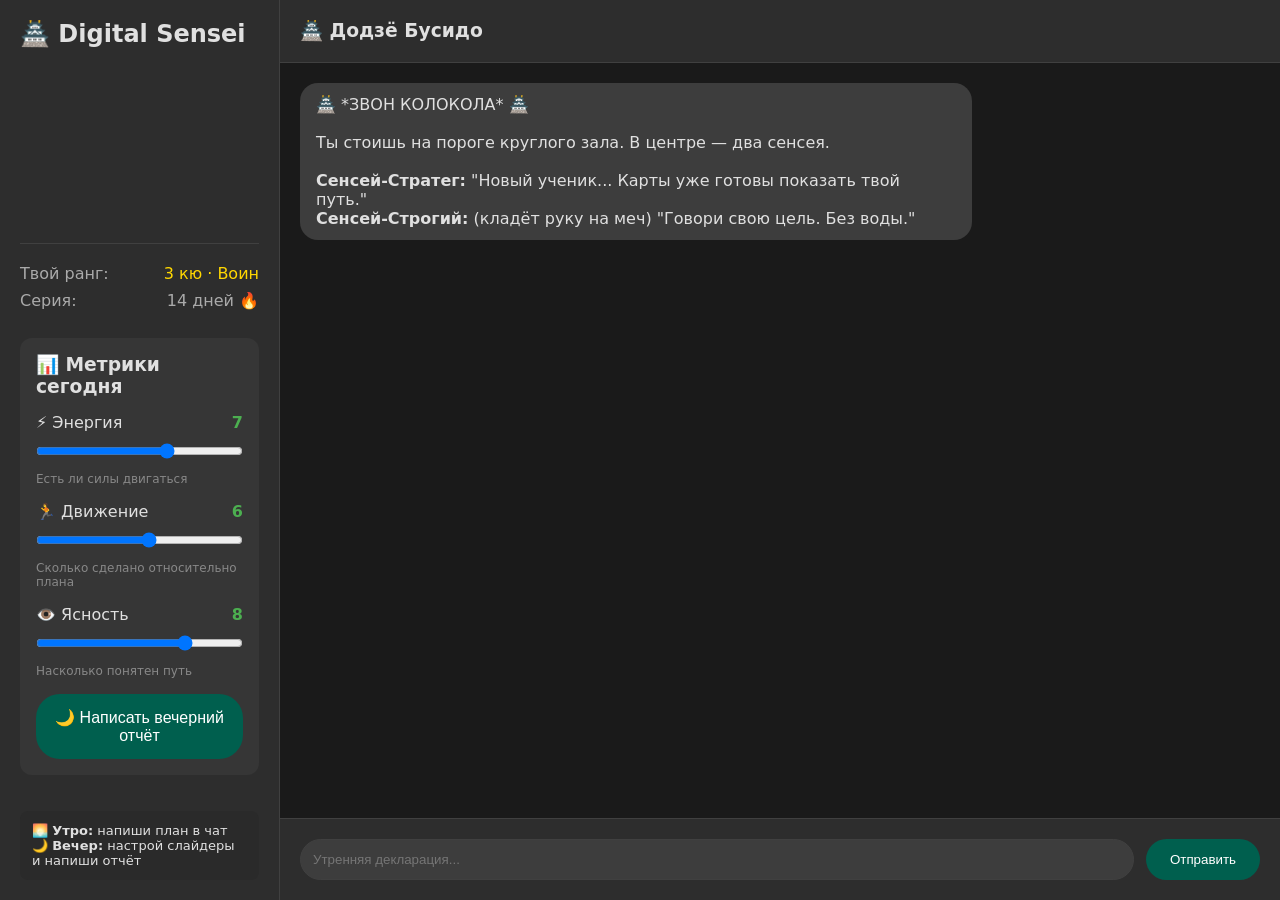
==== services/interface/web/index.html @ 9b15e97c "web interface final" ====
<!DOCTYPE html>
<html lang="ru">
<head>
    <meta charset="UTF-8">
    <meta name="viewport" content="width=device-width, initial-scale=1.0">
    <title>Digital Sensei</title>
    <link rel="stylesheet" href="style.css">
</head>
<body>
    <!-- Левая панель с метриками -->
    <div class="sidebar">
        <h2>🏯 Digital Sensei</h2>

        <div class="stats">
            <div class="stat-row">
                <span>Твой ранг:</span>
                <span id="rankDisplay" class="rank-value">3 кю · Воин</span>
            </div>
            <div class="stat-row">
                <span>Серия:</span>
                <span id="streakDisplay">14 дней 🔥</span>
            </div>
        </div>

        <!-- Интерактивные метрики -->
        <div class="metrics-panel">
            <h3>📊 Метрики сегодня</h3>

            <div class="metric-item">
                <div class="metric-header">
                    <span class="metric-name">⚡ Энергия</span>
                    <span class="metric-value" id="energyValue">7</span>
                </div>
                <input type="range" id="energySlider" min="1" max="10" value="7">
                <div class="metric-description">Есть ли силы двигаться</div>
            </div>

            <div class="metric-item">
                <div class="metric-header">
                    <span class="metric-name">🏃 Движение</span>
                    <span class="metric-value" id="movementValue">6</span>
                </div>
                <input type="range" id="movementSlider" min="1" max="10" value="6">
                <div class="metric-description">Сколько сделано относительно плана</div>
            </div>

            <div class="metric-item">
                <div class="metric-header">
                    <span class="metric-name">👁️ Ясность</span>
                    <span class="metric-value" id="clarityValue">8</span>
                </div>
                <input type="range" id="claritySlider" min="1" max="10" value="8">
                <div class="metric-description">Насколько понятен путь</div>
            </div>

            <!-- Кнопка открытия модалки -->
            <div class="send-with-metrics">
                <button id="openReportBtn">🌙 Написать вечерний отчёт</button>
            </div>
        </div>

        <!-- Подсказка -->
        <div class="hint">
            <p>🌅 <strong>Утро:</strong> напиши план в чат</p>
            <p>🌙 <strong>Вечер:</strong> настрой слайдеры и напиши отчёт</p>
        </div>
    </div>

    <!-- Правая панель с чатом -->
    <div class="chat-container">
        <div class="header">
            <h3>🏯 Додзё Бусидо</h3>
        </div>

        <!-- Сообщения -->
        <div class="messages" id="messages"></div>

        <!-- Поле ввода для утра -->
        <div class="input-area">
            <input type="text" id="messageInput" placeholder="Утренняя декларация...">
            <button id="sendMorningBtn">Отправить</button>
        </div>
    </div>

    <!-- Затемнение фона -->
    <div id="modalOverlay" class="modal-overlay"></div>

    <!-- Модальное окно для вечернего отчёта -->
    <div id="reportModal" class="modal">
        <div class="modal-content">
            <div class="modal-header">
                <h2>🌙 Вечерний отчёт</h2>
                <span class="close">&times;</span>
            </div>

            <div class="modal-body">
                <!-- Метрики в модалке -->
                <div class="modal-metrics-summary">
                    <h3>Твои метрики сегодня:</h3>
                    <div class="modal-metrics">
                        <div class="modal-metric">
                            <span class="modal-metric-name">⚡ Энергия</span>
                            <span class="modal-metric-value" id="modalEnergy">7</span>
                        </div>
                        <div class="modal-metric">
                            <span class="modal-metric-name">🏃 Движение</span>
                            <span class="modal-metric-value" id="modalMovement">6</span>
                        </div>
                        <div class="modal-metric">
                            <span class="modal-metric-name">👁️ Ясность</span>
                            <span class="modal-metric-value" id="modalClarity">8</span>
                        </div>
                    </div>
                </div>

                <!-- Поле для отчёта -->
                <div class="modal-report">
                    <label for="reportText">📝 Опиши, как прошёл день:</label>
                    <textarea
                        id="reportText"
                        rows="6"
                        placeholder="Что сделал? С чем столкнулся? Какие мысли посетили?"
                    ></textarea>
                </div>

                <!-- Подсказки -->
                <div class="modal-tips">
                    <p>💡 <em>Можно написать о:</em></p>
                    <ul>
                        <li>Что получилось сегодня?</li>
                        <li>С какими трудностями столкнулся?</li>
                        <li>Что понял о себе или своём пути?</li>
                    </ul>
                </div>
            </div>

            <div class="modal-footer">
                <button class="modal-btn modal-btn-secondary" id="closeModalBtn">Отмена</button>
                <button class="modal-btn modal-btn-primary" id="submitReportBtn">🌙 Отправить отчёт</button>
            </div>
        </div>
    </div>

    <script src="script.js"></script>
</body>
</html>
---- services/interface/web/style.css ----
* {
    margin: 0;
    padding: 0;
    box-sizing: border-box;
}

body {
    font-family: 'Segoe UI', system-ui;
    background: #1a1a1a;
    color: #e0e0e0;
    height: 100vh;
    display: flex;
}

/* Левая панель */
.sidebar {
    width: 280px;
    background: #2d2d2d;
    border-right: 1px solid #404040;
    padding: 20px;
    display: flex;
    flex-direction: column;
}

/* Основной чат */
.chat-container {
    flex: 1;
    display: flex;
    flex-direction: column;
}

.header {
    padding: 20px;
    border-bottom: 1px solid #404040;
    background: #2d2d2d;
}

.messages {
    flex: 1;
    overflow-y: auto;
    padding: 20px;
    display: flex;
    flex-direction: column;
    gap: 16px;
}

.message {
    display: flex;
}

.message.user {
    justify-content: flex-end;
}

.message.bot {
    justify-content: flex-start;
}

.bubble {
    max-width: 70%;
    padding: 12px 16px;
    border-radius: 18px;
    background: #3d3d3d;
}

.message.user .bubble {
    background: #005f4e;
    color: white;
}

.input-area {
    padding: 20px;
    border-top: 1px solid #404040;
    background: #2d2d2d;
    display: flex;
    gap: 12px;
}

input {
    flex: 1;
    padding: 12px;
    border: 1px solid #404040;
    border-radius: 24px;
    background: #3d3d3d;
    color: white;
    outline: none;
}

button {
    padding: 12px 24px;
    background: #005f4e;
    color: white;
    border: none;
    border-radius: 24px;
    cursor: pointer;
}

button:hover {
    background: #007a63;
}

/* Метрики в левой панели */
.metrics-panel {
    background: #363636;
    border-radius: 12px;
    padding: 16px;
    margin: 20px 0;
}

.metrics-panel h3 {
    margin-bottom: 16px;
}

.metric-item {
    margin-bottom: 16px;
}

.metric-header {
    display: flex;
    justify-content: space-between;
    margin-bottom: 6px;
}

.metric-name {
    font-weight: 500;
}

.metric-value {
    color: #4caf50;
    font-weight: bold;
}

input[type=range] {
    width: 100%;
    height: 6px;
    background: #404040;
    border-radius: 3px;
    outline: none;
}

input[type=range]::-webkit-slider-thumb {
    -webkit-appearance: none;
    width: 18px;
    height: 18px;
    background: #005f4e;
    border-radius: 50%;
    cursor: pointer;
}

.metric-description {
    font-size: 12px;
    color: #888;
    margin-top: 4px;
}

.send-with-metrics {
    margin-top: 12px;
}

.send-with-metrics button {
    width: 100%;
    padding: 14px;
    font-size: 16px;
}

/* Статистика */
.stats {
    margin-top: auto;
    padding-top: 20px;
    border-top: 1px solid #404040;
}

.stat-row {
    display: flex;
    justify-content: space-between;
    margin-bottom: 8px;
    color: #aaa;
}

.rank-value {
    color: #ffd700;
}

/* Подсказка */
.hint {
    margin-top: 16px;
    padding: 12px;
    background: #2a2a2a;
    border-radius: 8px;
    font-size: 13px;
}

/* Модальное окно */
.modal-overlay {
    display: none;
    position: fixed;
    top: 0;
    left: 0;
    width: 100%;
    height: 100%;
    background: rgba(0, 0, 0, 0.8);
    backdrop-filter: blur(5px);
    z-index: 1000;
}

.modal {
    display: none;
    position: fixed;
    top: 50%;
    left: 50%;
    transform: translate(-50%, -50%);
    width: 600px;
    max-width: 90%;
    background: #2d2d2d;
    border-radius: 16px;
    box-shadow: 0 20px 60px rgba(0, 0, 0, 0.5);
    z-index: 1001;
    color: #e0e0e0;
    border: 1px solid #404040;
}

.modal-content {
    display: flex;
    flex-direction: column;
}

.modal-header {
    padding: 20px 24px;
    border-bottom: 1px solid #404040;
    display: flex;
    justify-content: space-between;
    align-items: center;
    background: #363636;
    border-radius: 16px 16px 0 0;
}

.modal-header h2 {
    margin: 0;
    font-size: 1.5rem;
    color: #fff;
}

.close {
    color: #aaa;
    font-size: 28px;
    font-weight: bold;
    cursor: pointer;
    line-height: 1;
}

.close:hover {
    color: #fff;
}

.modal-body {
    padding: 24px;
}

.modal-metrics-summary {
    background: #363636;
    padding: 16px;
    border-radius: 12px;
    margin-bottom: 20px;
}

.modal-metrics-summary h3 {
    margin: 0 0 12px 0;
    font-size: 1rem;
    color: #aaa;
}

.modal-metrics {
    display: flex;
    justify-content: space-around;
    gap: 12px;
}

.modal-metric {
    text-align: center;
    flex: 1;
    background: #404040;
    padding: 12px;
    border-radius: 8px;
}

.modal-metric-name {
    display: block;
    font-size: 0.9rem;
    color: #aaa;
    margin-bottom: 4px;
}

.modal-metric-value {
    display: block;
    font-size: 2rem;
    font-weight: bold;
    color: #4caf50;
}

.modal-report {
    margin-bottom: 20px;
}

.modal-report label {
    display: block;
    margin-bottom: 8px;
    color: #fff;
    font-weight: 500;
}

.modal-report textarea {
    width: 100%;
    padding: 12px;
    background: #363636;
    border: 1px solid #404040;
    border-radius: 8px;
    color: #fff;
    font-family: inherit;
    font-size: 14px;
    line-height: 1.5;
    resize: vertical;
    box-sizing: border-box;
}

.modal-report textarea:focus {
    outline: none;
    border-color: #005f4e;
}

.modal-tips {
    background: #2a2a2a;
    padding: 16px;
    border-radius: 8px;
    border-left: 4px solid #005f4e;
}

.modal-tips p {
    margin: 0 0 8px 0;
    color: #aaa;
}

.modal-tips ul {
    margin: 0;
    padding-left: 20px;
    color: #ccc;
}

.modal-tips li {
    margin-bottom: 4px;
}

.modal-footer {
    padding: 20px 24px;
    border-top: 1px solid #404040;
    display: flex;
    justify-content: flex-end;
    gap: 12px;
    background: #363636;
    border-radius: 0 0 16px 16px;
}

.modal-btn {
    padding: 10px 20px;
    border: none;
    border-radius: 24px;
    font-size: 14px;
    font-weight: 500;
    cursor: pointer;
    transition: all 0.2s;
}

.modal-btn-primary {
    background: #005f4e;
    color: white;
}

.modal-btn-primary:hover {
    background: #007a63;
}

.modal-btn-secondary {
    background: #404040;
    color: #fff;
}

.modal-btn-secondary:hover {
    background: #505050;
}
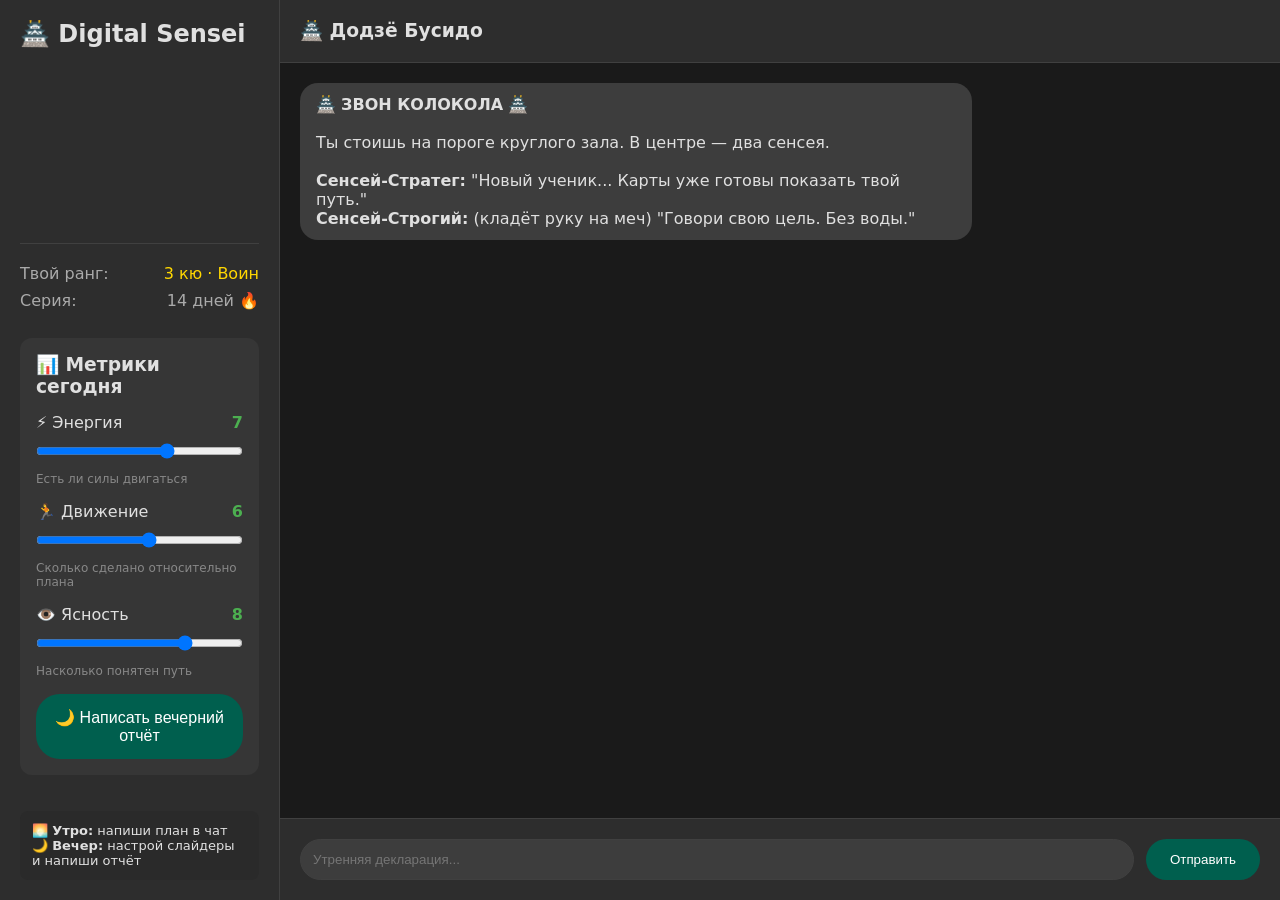
==== commit a7f04458: "separate js scripts" ====
--- a/services/interface/web/index.html
+++ b/services/interface/web/index.html
@@ -141,6 +141,10 @@
         </div>
     </div>
 
-    <script src="script.js"></script>
+    <script src="js/utils.js"></script>
+    <script src="js/api.js"></script>
+    <script src="js/metrics.js"></script>
+    <script src="js/ui.js"></script>
+    <script src="js/main.js"></script>
 </body>
 </html>
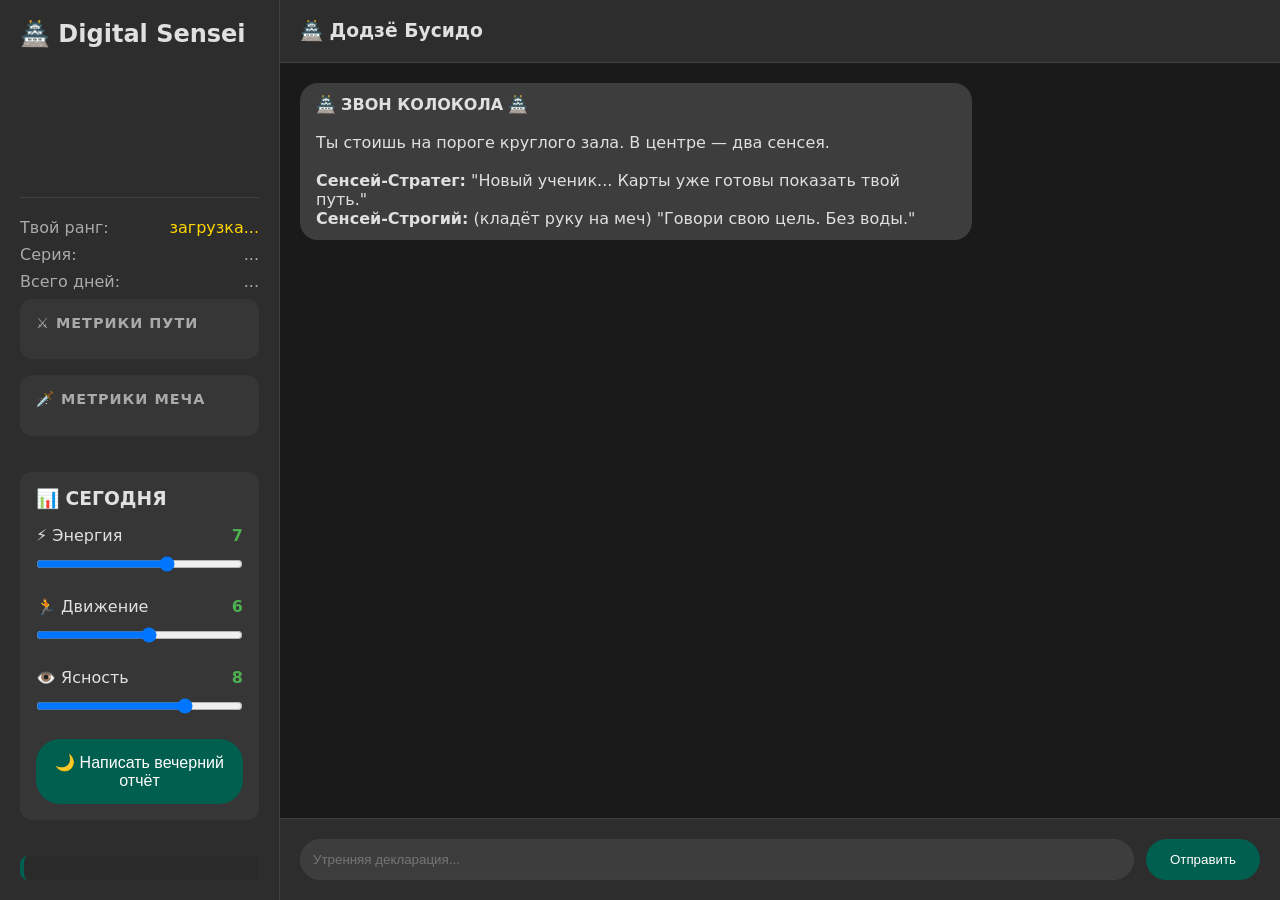
==== commit 01502269: "add metrics" ====
--- a/services/interface/web/index.html
+++ b/services/interface/web/index.html
@@ -10,59 +10,73 @@
     <!-- Левая панель с метриками -->
     <div class="sidebar">
         <h2>🏯 Digital Sensei</h2>
-
+        
+        <!-- Статистика пользователя -->
         <div class="stats">
             <div class="stat-row">
                 <span>Твой ранг:</span>
-                <span id="rankDisplay" class="rank-value">3 кю · Воин</span>
+                <span id="rankDisplay" class="rank-value">загрузка...</span>
             </div>
             <div class="stat-row">
                 <span>Серия:</span>
-                <span id="streakDisplay">14 дней 🔥</span>
+                <span id="streakDisplay">...</span>
+            </div>
+            <div class="stat-row">
+                <span>Всего дней:</span>
+                <span id="totalDaysDisplay">...</span>
             </div>
         </div>
 
-        <!-- Интерактивные метрики -->
+        <!-- Метрики Бусидо (7 принципов) -->
+        <div class="metrics-section">
+            <h3>⚔️ МЕТРИКИ ПУТИ</h3>
+            <div id="bushidoMetrics" class="bushido-list">
+            </div>
+        </div>
+
+        <!-- Метрики Меча (пользовательские) -->
+        <div class="metrics-section">
+            <h3>🗡️ МЕТРИКИ МЕЧА</h3>
+            <div id="swordMetrics" class="sword-list">
+            </div>
+        </div>
+
+        <!-- Метрики качества (сегодня) -->
         <div class="metrics-panel">
-            <h3>📊 Метрики сегодня</h3>
-
+            <h3>📊 СЕГОДНЯ</h3>
+            
             <div class="metric-item">
                 <div class="metric-header">
                     <span class="metric-name">⚡ Энергия</span>
                     <span class="metric-value" id="energyValue">7</span>
                 </div>
                 <input type="range" id="energySlider" min="1" max="10" value="7">
-                <div class="metric-description">Есть ли силы двигаться</div>
             </div>
-
+            
             <div class="metric-item">
                 <div class="metric-header">
                     <span class="metric-name">🏃 Движение</span>
                     <span class="metric-value" id="movementValue">6</span>
                 </div>
                 <input type="range" id="movementSlider" min="1" max="10" value="6">
-                <div class="metric-description">Сколько сделано относительно плана</div>
             </div>
-
+            
             <div class="metric-item">
                 <div class="metric-header">
                     <span class="metric-name">👁️ Ясность</span>
                     <span class="metric-value" id="clarityValue">8</span>
                 </div>
                 <input type="range" id="claritySlider" min="1" max="10" value="8">
-                <div class="metric-description">Насколько понятен путь</div>
             </div>
-
+            
             <!-- Кнопка открытия модалки -->
             <div class="send-with-metrics">
                 <button id="openReportBtn">🌙 Написать вечерний отчёт</button>
             </div>
         </div>
 
-        <!-- Подсказка -->
-        <div class="hint">
-            <p>🌅 <strong>Утро:</strong> напиши план в чат</p>
-            <p>🌙 <strong>Вечер:</strong> настрой слайдеры и напиши отчёт</p>
+        <!-- Рекомендации -->
+        <div id="recommendations" class="recommendations">
         </div>
     </div>
 
@@ -71,79 +85,21 @@
         <div class="header">
             <h3>🏯 Додзё Бусидо</h3>
         </div>
-
-        <!-- Сообщения -->
+        
         <div class="messages" id="messages"></div>
-
-        <!-- Поле ввода для утра -->
+        
         <div class="input-area">
             <input type="text" id="messageInput" placeholder="Утренняя декларация...">
             <button id="sendMorningBtn">Отправить</button>
         </div>
     </div>
 
-    <!-- Затемнение фона -->
+    <!-- Затемнение фона и модалка -->
     <div id="modalOverlay" class="modal-overlay"></div>
-
-    <!-- Модальное окно для вечернего отчёта -->
-    <div id="reportModal" class="modal">
-        <div class="modal-content">
-            <div class="modal-header">
-                <h2>🌙 Вечерний отчёт</h2>
-                <span class="close">&times;</span>
-            </div>
-
-            <div class="modal-body">
-                <!-- Метрики в модалке -->
-                <div class="modal-metrics-summary">
-                    <h3>Твои метрики сегодня:</h3>
-                    <div class="modal-metrics">
-                        <div class="modal-metric">
-                            <span class="modal-metric-name">⚡ Энергия</span>
-                            <span class="modal-metric-value" id="modalEnergy">7</span>
-                        </div>
-                        <div class="modal-metric">
-                            <span class="modal-metric-name">🏃 Движение</span>
-                            <span class="modal-metric-value" id="modalMovement">6</span>
-                        </div>
-                        <div class="modal-metric">
-                            <span class="modal-metric-name">👁️ Ясность</span>
-                            <span class="modal-metric-value" id="modalClarity">8</span>
-                        </div>
-                    </div>
-                </div>
-
-                <!-- Поле для отчёта -->
-                <div class="modal-report">
-                    <label for="reportText">📝 Опиши, как прошёл день:</label>
-                    <textarea
-                        id="reportText"
-                        rows="6"
-                        placeholder="Что сделал? С чем столкнулся? Какие мысли посетили?"
-                    ></textarea>
-                </div>
-
-                <!-- Подсказки -->
-                <div class="modal-tips">
-                    <p>💡 <em>Можно написать о:</em></p>
-                    <ul>
-                        <li>Что получилось сегодня?</li>
-                        <li>С какими трудностями столкнулся?</li>
-                        <li>Что понял о себе или своём пути?</li>
-                    </ul>
-                </div>
-            </div>
-
-            <div class="modal-footer">
-                <button class="modal-btn modal-btn-secondary" id="closeModalBtn">Отмена</button>
-                <button class="modal-btn modal-btn-primary" id="submitReportBtn">🌙 Отправить отчёт</button>
-            </div>
-        </div>
-    </div>
+    <div id="reportModal" class="modal"><!-- ... содержимое модалки ... --></div>
 
     <script src="js/utils.js"></script>
     <script src="js/api.js"></script>
-    <script src="js/metrics.js"></script>
     <script src="js/ui.js"></script>
     <script src="js/main.js"></script>
 </body>
--- a/services/interface/web/style.css
+++ b/services/interface/web/style.css
@@ -385,4 +385,62 @@
 
 .modal-btn-secondary:hover {
     background: #505050;
+}
+
+.metrics-section {
+    background: #363636;
+    border-radius: 12px;
+    padding: 16px;
+    margin-bottom: 16px;
+}
+
+.metrics-section h3 {
+    margin-bottom: 12px;
+    font-size: 0.9rem;
+    color: #aaa;
+    letter-spacing: 1px;
+}
+
+.bushido-list, .sword-list {
+    display: flex;
+    flex-direction: column;
+    gap: 8px;
+}
+
+.metric-row {
+    display: flex;
+    justify-content: space-between;
+    align-items: center;
+    padding: 4px 0;
+    border-bottom: 1px solid #404040;
+}
+
+.metric-row:last-child {
+    border-bottom: none;
+}
+
+.metric-name-small {
+    font-size: 0.9rem;
+}
+
+.metric-value-small {
+    font-weight: bold;
+}
+
+.trend-up { color: #4caf50; }
+.trend-down { color: #f44336; }
+.trend-neutral { color: #aaa; }
+
+.recommendations {
+    margin-top: 16px;
+    padding: 12px;
+    background: #2a2a2a;
+    border-radius: 8px;
+    border-left: 4px solid #005f4e;
+}
+
+.recommendations p {
+    margin: 4px 0;
+    font-size: 0.9rem;
+    color: #ccc;
 }
